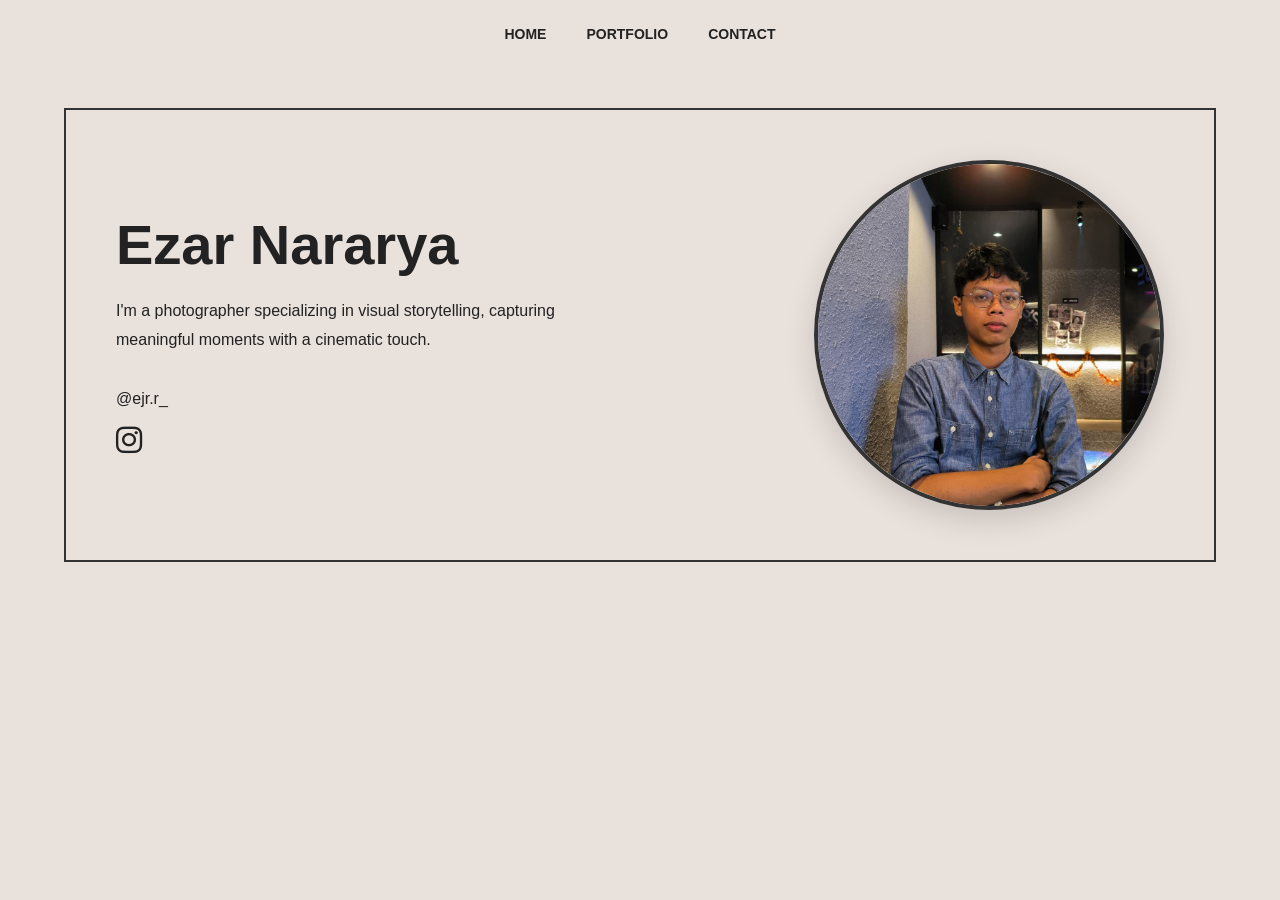
==== index.html @ b468ebbb "Add files via upload" ====
<!DOCTYPE html>
<html lang="en">
<head>
    <meta charset="UTF-8">
    <meta name="viewport" content="width=device-width, initial-scale=1.0">
    <meta name="description" content="Deskripsi singkat halaman ini">
    <title>Home</title>
    <link rel="stylesheet" href="style.css">
    <link rel="stylesheet" href="https://cdnjs.cloudflare.com/ajax/libs/font-awesome/6.5.0/css/all.min.css">
</head>
<body>

<nav>
    <ul>
        <li><a href="index.html">HOME</a></li>
        <li><a href="portfolio.html">PORTFOLIO</a></li>
        <li><a href="contact.html">CONTACT</a></li>
    </ul>
</nav>

<section class="container">
    <div class="text">
        <h1>Ezar Nararya</h1>
        <p>
            I'm a photographer specializing in visual storytelling, capturing
            meaningful moments with a cinematic touch.
        </p>

        <div class="social">
            <p>@ejr.r_</p>
            <div class="icons">
                <a href="https://instagram.com/ejr.r_" target="_blank">
                    <i class="fa-brands fa-instagram"></i>
                </a>
            </div>
        </div>
    </div>

    <div class="image">
        <img src="assets/profile.jpeg" alt="Profile">
    </div>
</section>

</body>
</html>
---- style.css ----
* {
    margin: 0;
    padding: 0;
    box-sizing: border-box;
}


body {
    font-family: Arial, sans-serif;
    background-color: #e9e1dc;
    color: #222;
    overflow-x: hidden;
}


nav {
    padding: 25px 20px;
}

nav ul {
    list-style: none;
    display: flex;
    justify-content: center;
    flex-wrap: wrap;
    gap: 40px;
}

nav a {
    text-decoration: none;
    color: #222;
    font-weight: bold;
    font-size: 14px;
    transition: 0.3s;
}

nav a:hover {
    opacity: 0.7;
}


.container {
    width: 90%;
    max-width: 1200px;

    margin: 40px auto;

    display: flex;
    align-items: center;
    justify-content: space-between;
    gap: 50px;

    border: 2px solid #333;
    padding: 50px;
}

.text {
    flex: 1;
}

.text h1 {
    font-size: 56px;
    margin-bottom: 20px;
}

.text p {
    line-height: 1.8;
    font-size: 16px;
    max-width: 500px;
}


.social {
    margin-top: 30px;
}

.social p {
    margin-bottom: 10px;
}

.icons a {
    font-size: 30px;
    color: #222;
    transition: 0.3s;
}

.icons a:hover {
    color: #E1306C;
}


.image img {
    width: 350px;

    aspect-ratio: 1 / 1;

    object-fit: cover;

    border-radius: 50%;
    border: 4px solid #333;

    box-shadow: 0 10px 30px rgba(0,0,0,0.15);

    display: block;
    max-width: 100%;

    transition: 0.3s;
}

.image img:hover {
    transform: scale(1.03);
}


.portfolio {
    text-align: center;
    margin-top: 40px;
    padding-bottom: 80px;
}

.portfolio h1 {
    font-size: 42px;
    margin-bottom: 15px;
}

.portfolio p {
    margin-bottom: 30px;
}


.canva-container {
    position: relative;

    width: 80%;
    margin: 0 auto;

    padding-top: 56.25%;

    border-radius: 10px;
    overflow: hidden;

    box-shadow: 0 2px 8px rgba(63,69,81,0.16);
}

.canva-container iframe {
    position: absolute;

    width: 100%;
    height: 100%;

    top: 0;
    left: 0;

    border: none;
}


.credit {
    margin-top: 20px;
    font-size: 14px;
}

.credit a {
    text-decoration: none;
    color: #222;
}

.credit a:hover {
    text-decoration: underline;
}


.contact {
    text-align: center;
    margin-top: 40px;
    padding-bottom: 80px;
}

.contact h1 {
    font-size: 42px;
    margin-bottom: 15px;
}

.contact p {
    margin-bottom: 30px;
}

form {
    width: 40%;
    margin: auto;

    display: flex;
    flex-direction: column;
    gap: 15px;
}

input,
textarea {
    padding: 14px;

    border: 1px solid #333;
    background: transparent;

    font-size: 15px;
    outline: none;
}

textarea {
    resize: none;
}

button {
    padding: 14px;

    border: none;

    background: #222;
    color: white;

    cursor: pointer;
    transition: 0.3s;

    font-size: 15px;
}

button:hover {
    opacity: 0.8;
}


@media (max-width: 992px) {

    .container {
        flex-direction: column;
        text-align: center;

        padding: 40px 30px;
    }

    .text p {
        max-width: 100%;
    }

    .text h1 {
        font-size: 42px;
    }

    .image img {
        width: 260px;
    }

    .canva-container {
        width: 95%;
    }

    form {
        width: 70%;
    }
}


@media (max-width: 576px) {

    nav {
        padding: 20px 10px;
    }

    nav ul {
        gap: 20px;
    }

    nav a {
        font-size: 13px;
    }

    .container {
        width: 92%;

        padding: 25px 20px;

        gap: 30px;
    }

    .text h1 {
        font-size: 32px;
    }

    .text p {
        font-size: 14px;
        line-height: 1.7;
    }

    .social {
        margin-top: 20px;
    }

    .icons a {
        font-size: 26px;
    }

    .image img {
        width: 220px;
    }

    .portfolio h1,
    .contact h1 {
        font-size: 30px;
    }

    .portfolio p,
    .contact p {
        font-size: 14px;
        padding: 0 20px;
    }

    .canva-container {
        width: 100%;
        border-radius: 0;
    }

    form {
        width: 90%;
    }

    input,
    textarea,
    button {
        font-size: 14px;
    }
}
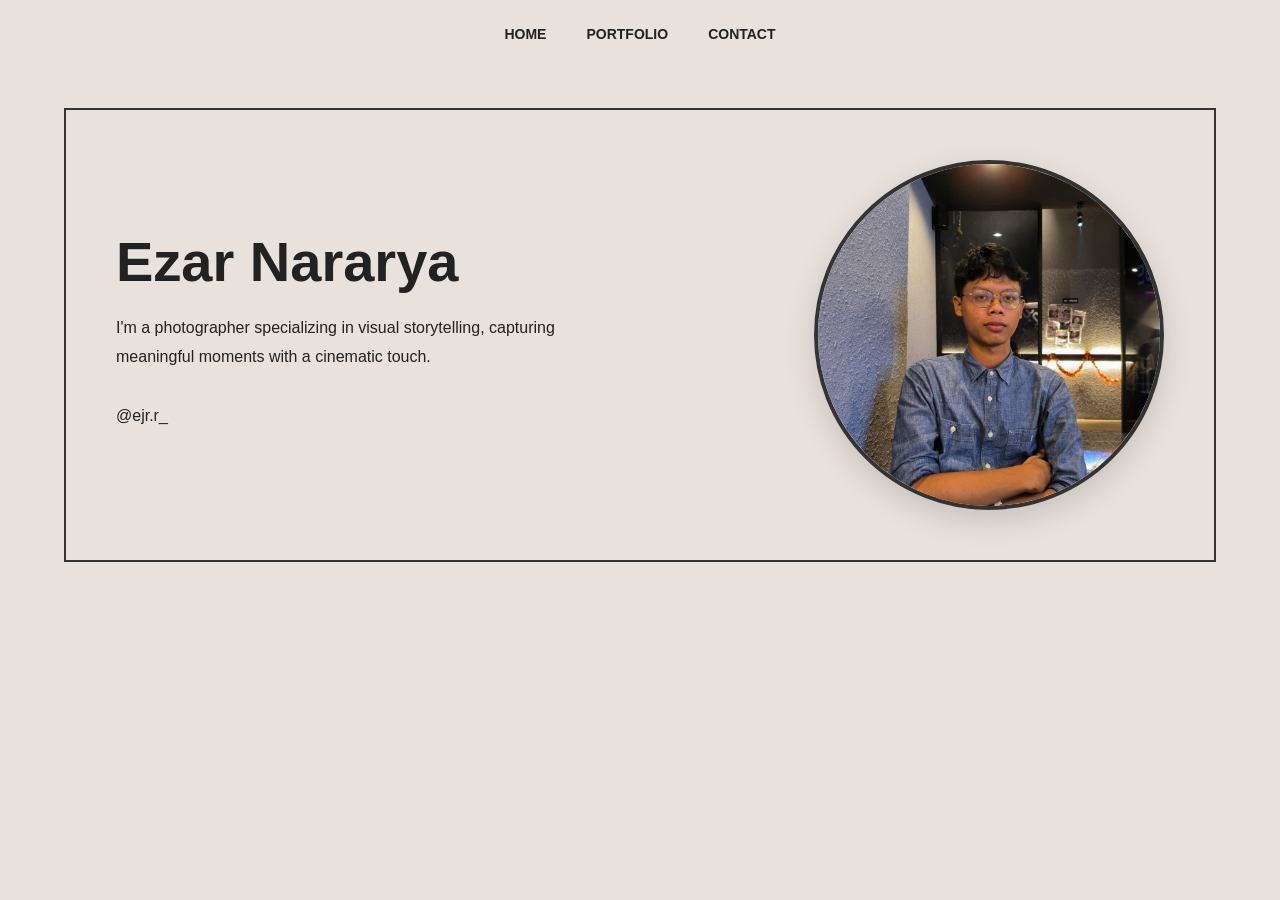
==== commit 6e82df91: "Remove Font Awesome stylesheet link Removed Font Awesome stylesheet link from index.html" ====
--- a/index.html
+++ b/index.html
@@ -6,7 +6,6 @@
     <meta name="description" content="Deskripsi singkat halaman ini">
     <title>Home</title>
     <link rel="stylesheet" href="style.css">
-    <link rel="stylesheet" href="https://cdnjs.cloudflare.com/ajax/libs/font-awesome/6.5.0/css/all.min.css">
 </head>
 <body>
 
@@ -42,4 +41,4 @@
 </section>
 
 </body>
-</html>+</html>
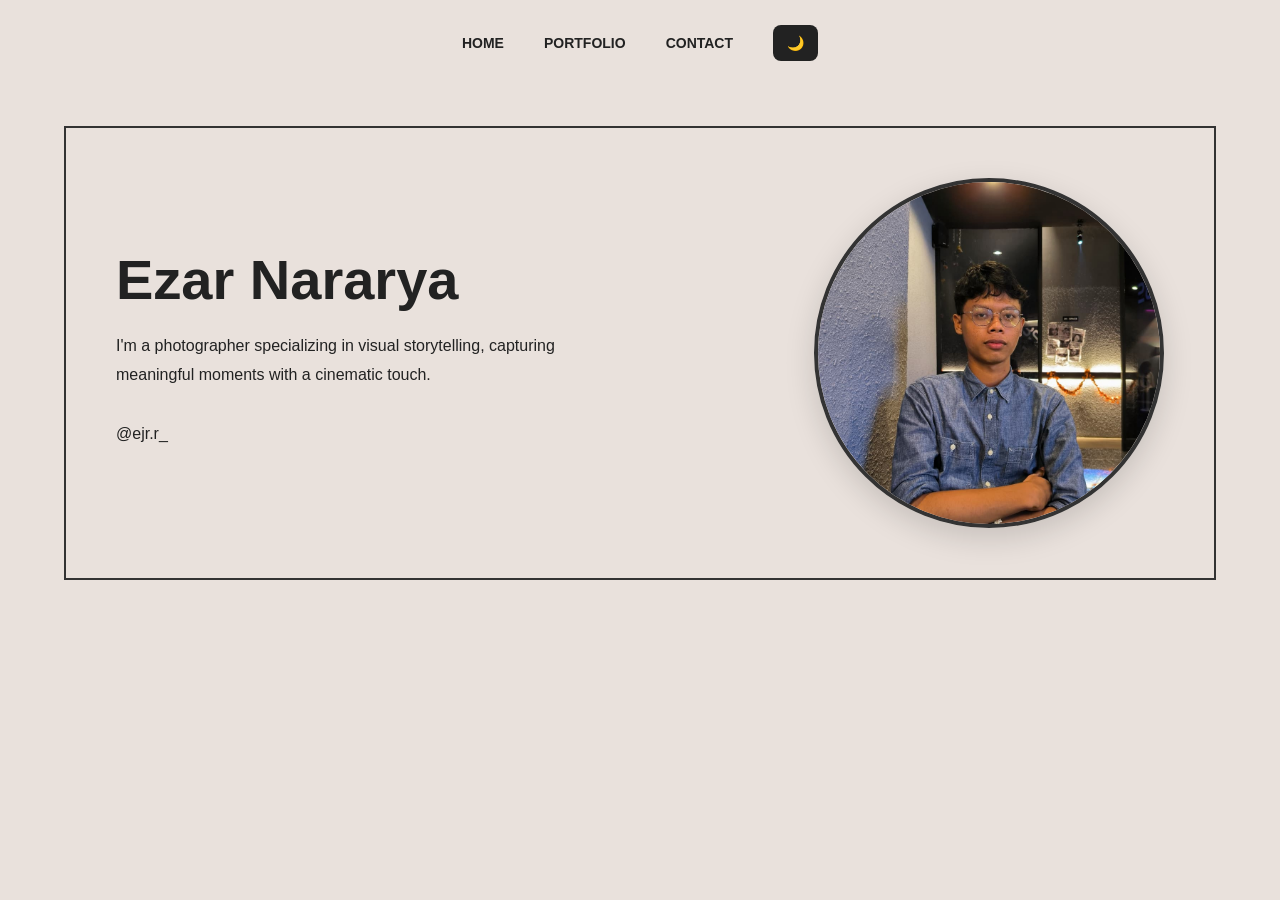
==== commit 31b2cabd: "Add files via upload" ====
--- a/index.html
+++ b/index.html
@@ -14,6 +14,9 @@
         <li><a href="index.html">HOME</a></li>
         <li><a href="portfolio.html">PORTFOLIO</a></li>
         <li><a href="contact.html">CONTACT</a></li>
+        <li>
+            <button id="darkModeToggle">🌙</button>
+        </li>
     </ul>
 </nav>
 
@@ -41,4 +44,4 @@
 </section>
 
 </body>
-</html>
+</html>
--- a/style.css
+++ b/style.css
@@ -1,18 +1,23 @@
-
 * {
     margin: 0;
     padding: 0;
     box-sizing: border-box;
 }
 
-
 body {
     font-family: Arial, sans-serif;
     background-color: #e9e1dc;
     color: #222;
+
     overflow-x: hidden;
-}
-
+
+    transition: 0.3s;
+}
+
+body.dark {
+    background-color: #111;
+    color: white;
+}
 
 nav {
     padding: 25px 20px;
@@ -20,17 +25,24 @@
 
 nav ul {
     list-style: none;
+
     display: flex;
     justify-content: center;
+    align-items: center;
+
     flex-wrap: wrap;
+
     gap: 40px;
 }
 
 nav a {
     text-decoration: none;
+
     color: #222;
+
     font-weight: bold;
     font-size: 14px;
+
     transition: 0.3s;
 }
 
@@ -38,6 +50,35 @@
     opacity: 0.7;
 }
 
+body.dark nav a {
+    color: white;
+}
+
+#darkModeToggle {
+    border: none;
+
+    background: #222;
+    color: white;
+
+    padding: 10px 14px;
+
+    border-radius: 8px;
+
+    cursor: pointer;
+
+    transition: 0.3s;
+
+    font-size: 14px;
+}
+
+#darkModeToggle:hover {
+    opacity: 0.8;
+}
+
+body.dark #darkModeToggle {
+    background: white;
+    color: black;
+}
 
 .container {
     width: 90%;
@@ -48,10 +89,18 @@
     display: flex;
     align-items: center;
     justify-content: space-between;
+
     gap: 50px;
 
     border: 2px solid #333;
+
     padding: 50px;
+
+    transition: 0.3s;
+}
+
+body.dark .container {
+    border: 2px solid white;
 }
 
 .text {
@@ -65,10 +114,15 @@
 
 .text p {
     line-height: 1.8;
+
     font-size: 16px;
+
     max-width: 500px;
 }
 
+body.dark .text p {
+    color: #ddd;
+}
 
 .social {
     margin-top: 30px;
@@ -80,7 +134,9 @@
 
 .icons a {
     font-size: 30px;
+
     color: #222;
+
     transition: 0.3s;
 }
 
@@ -88,6 +144,9 @@
     color: #E1306C;
 }
 
+body.dark .icons a {
+    color: white;
+}
 
 .image img {
     width: 350px;
@@ -97,11 +156,13 @@
     object-fit: cover;
 
     border-radius: 50%;
+
     border: 4px solid #333;
 
     box-shadow: 0 10px 30px rgba(0,0,0,0.15);
 
     display: block;
+
     max-width: 100%;
 
     transition: 0.3s;
@@ -111,15 +172,21 @@
     transform: scale(1.03);
 }
 
+body.dark .image img {
+    border: 4px solid white;
+}
 
 .portfolio {
     text-align: center;
+
     margin-top: 40px;
+
     padding-bottom: 80px;
 }
 
 .portfolio h1 {
     font-size: 42px;
+
     margin-bottom: 15px;
 }
 
@@ -127,19 +194,26 @@
     margin-bottom: 30px;
 }
 
-
 .canva-container {
     position: relative;
 
     width: 80%;
+
     margin: 0 auto;
 
     padding-top: 56.25%;
 
     border-radius: 10px;
+
     overflow: hidden;
 
     box-shadow: 0 2px 8px rgba(63,69,81,0.16);
+
+    transition: 0.3s;
+}
+
+body.dark .canva-container {
+    box-shadow: 0 2px 12px rgba(255,255,255,0.1);
 }
 
 .canva-container iframe {
@@ -154,14 +228,15 @@
     border: none;
 }
 
-
 .credit {
     margin-top: 20px;
+
     font-size: 14px;
 }
 
 .credit a {
     text-decoration: none;
+
     color: #222;
 }
 
@@ -169,15 +244,21 @@
     text-decoration: underline;
 }
 
+body.dark .credit a {
+    color: white;
+}
 
 .contact {
     text-align: center;
+
     margin-top: 40px;
+
     padding-bottom: 80px;
 }
 
 .contact h1 {
     font-size: 42px;
+
     margin-bottom: 15px;
 }
 
@@ -187,10 +268,12 @@
 
 form {
     width: 40%;
+
     margin: auto;
 
     display: flex;
     flex-direction: column;
+
     gap: 15px;
 }
 
@@ -199,16 +282,29 @@
     padding: 14px;
 
     border: 1px solid #333;
+
     background: transparent;
 
     font-size: 15px;
+
     outline: none;
+
+    transition: 0.3s;
 }
 
 textarea {
     resize: none;
 }
 
+body.dark input,
+body.dark textarea {
+    background: #1a1a1a;
+
+    color: white;
+
+    border: 1px solid #555;
+}
+
 button {
     padding: 14px;
 
@@ -218,6 +314,7 @@
     color: white;
 
     cursor: pointer;
+
     transition: 0.3s;
 
     font-size: 15px;
@@ -227,11 +324,16 @@
     opacity: 0.8;
 }
 
+body.dark button {
+    background: white;
+    color: black;
+}
 
 @media (max-width: 992px) {
 
     .container {
         flex-direction: column;
+
         text-align: center;
 
         padding: 40px 30px;
@@ -287,6 +389,7 @@
 
     .text p {
         font-size: 14px;
+
         line-height: 1.7;
     }
 
@@ -310,11 +413,13 @@
     .portfolio p,
     .contact p {
         font-size: 14px;
+
         padding: 0 20px;
     }
 
     .canva-container {
         width: 100%;
+
         border-radius: 0;
     }
 
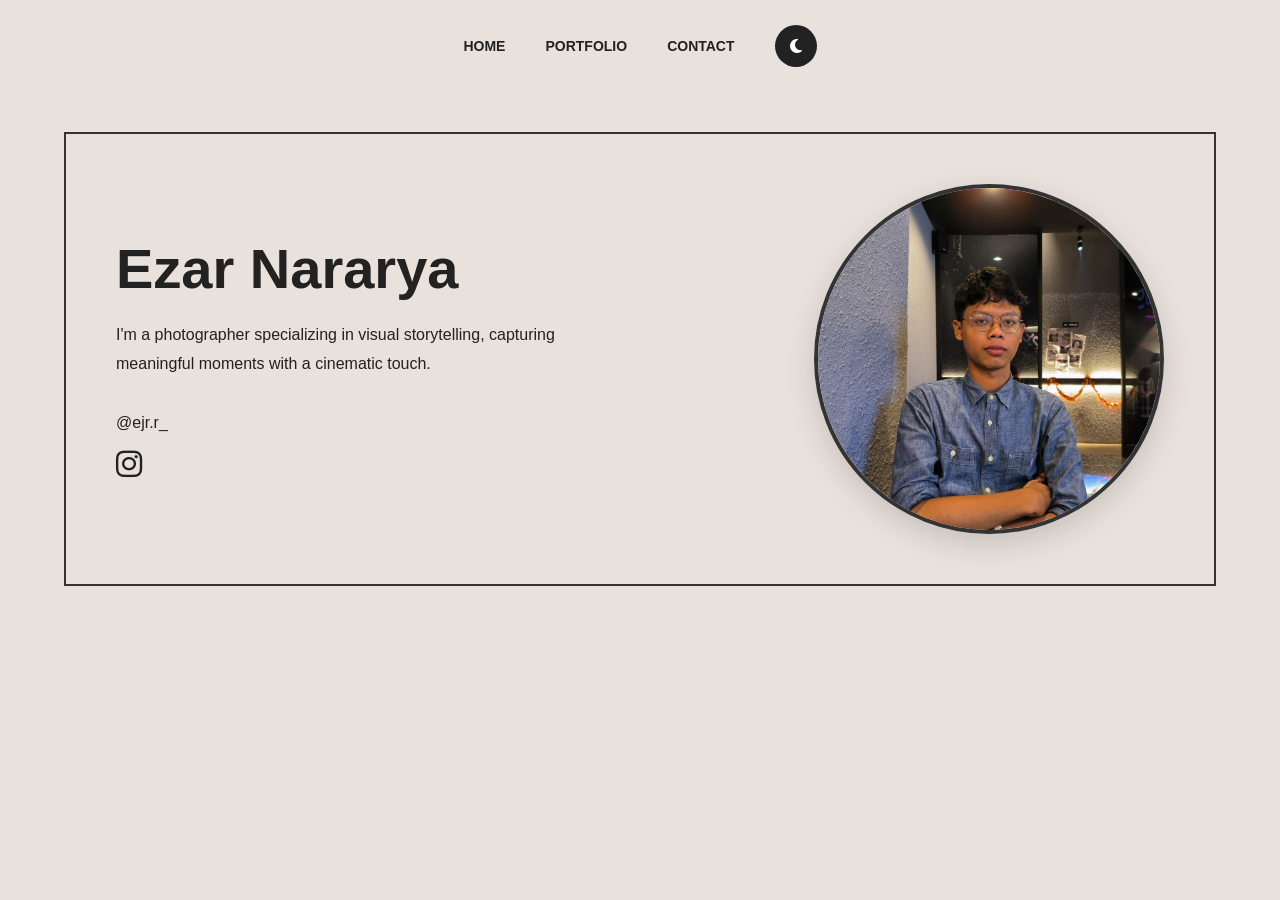
==== commit f883c84d: "Add files via upload" ====
--- a/index.html
+++ b/index.html
@@ -6,7 +6,9 @@
     <meta name="description" content="Deskripsi singkat halaman ini">
     <title>Home</title>
     <link rel="stylesheet" href="style.css">
+    <link rel="stylesheet" href="https://cdnjs.cloudflare.com/ajax/libs/font-awesome/6.5.0/css/all.min.css">
 </head>
+
 <body>
 
 <nav>
@@ -15,7 +17,9 @@
         <li><a href="portfolio.html">PORTFOLIO</a></li>
         <li><a href="contact.html">CONTACT</a></li>
         <li>
-            <button id="darkModeToggle">🌙</button>
+            <button id="darkModeToggle">
+                <i class="fa-solid fa-moon"></i>
+            </button>
         </li>
     </ul>
 </nav>
@@ -42,6 +46,36 @@
         <img src="assets/profile.jpeg" alt="Profile">
     </div>
 </section>
+<script>
 
+const toggle = document.getElementById('darkModeToggle');
+
+if(localStorage.getItem('darkMode') === 'enabled') {
+
+    document.body.classList.add('dark');
+
+    toggle.innerHTML = '<i class="fa-solid fa-sun"></i>';
+}
+
+toggle.addEventListener('click', () => {
+
+    document.body.classList.toggle('dark');
+
+    if(document.body.classList.contains('dark')) {
+
+        toggle.innerHTML = '<i class="fa-solid fa-sun"></i>';
+
+        localStorage.setItem('darkMode', 'enabled');
+
+    } else {
+
+        toggle.innerHTML = '<i class="fa-solid fa-moon"></i>';
+
+        localStorage.setItem('darkMode', 'disabled');
+    }
+
+});
+
+</script>
 </body>
 </html>
--- a/style.css
+++ b/style.css
@@ -55,20 +55,34 @@
 }
 
 #darkModeToggle {
+    width: 42px;
+    height: 42px;
+
+    border-radius: 50%;
+
     border: none;
 
     background: #222;
     color: white;
 
-    padding: 10px 14px;
-
-    border-radius: 8px;
+    display: flex;
+    align-items: center;
+    justify-content: center;
 
     cursor: pointer;
 
     transition: 0.3s;
 
-    font-size: 14px;
+    font-size: 16px;
+}
+
+#darkModeToggle:hover {
+    transform: scale(1.08);
+}
+
+body.dark #darkModeToggle {
+    background: white;
+    color: black;
 }
 
 #darkModeToggle:hover {
